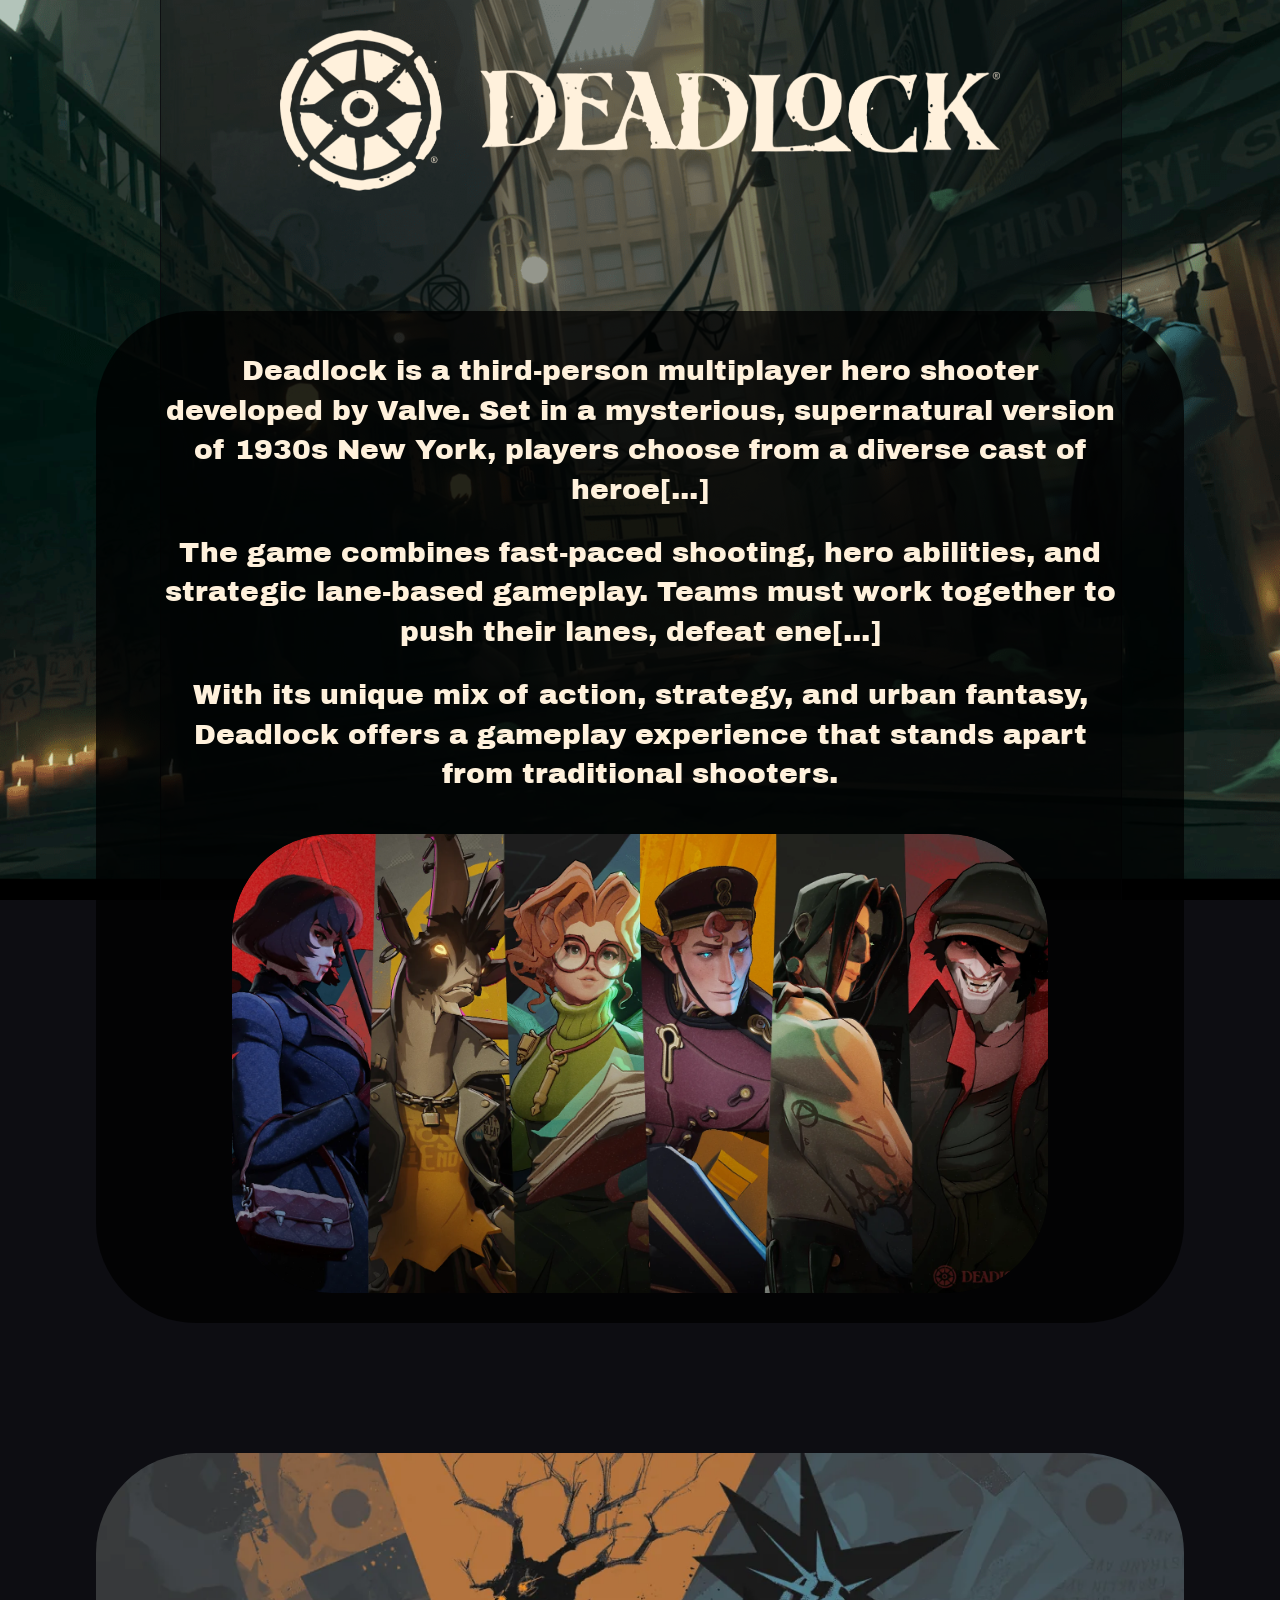
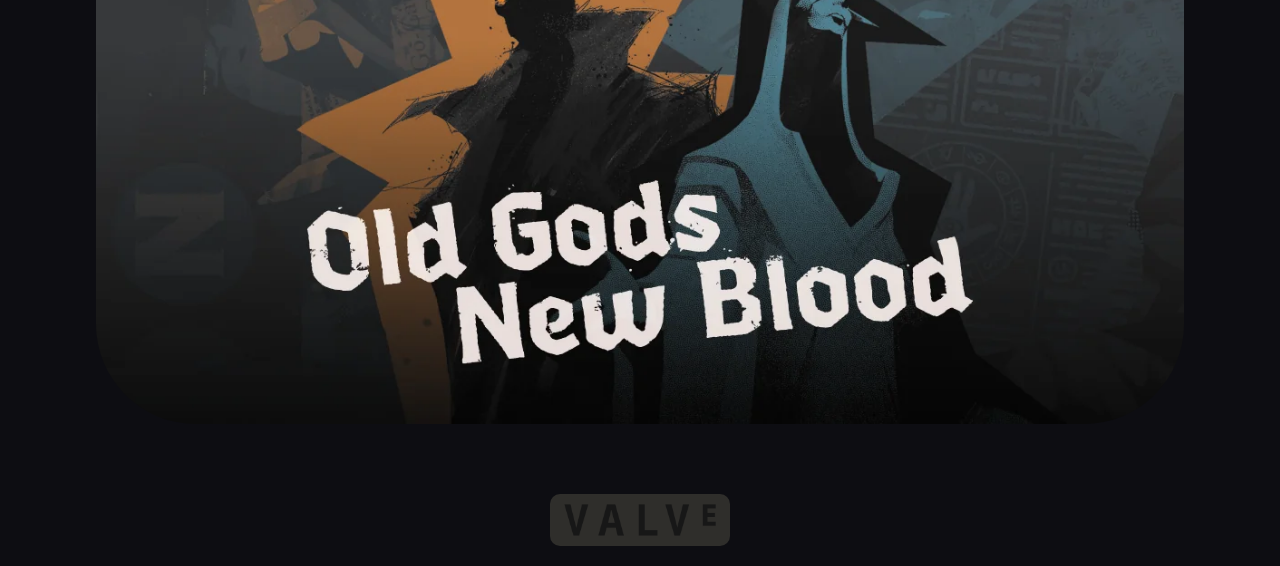
==== index.html @ 142ca3df "Rename Index.html to index.html" ====
<!DOCTYPE html>
<html lang="en">

<head>
    <meta charset="UTF-8">
    <meta name="viewport" content="width=device-width, initial-scale=1.0">

    <link rel="preconnect" href="https://fonts.googleapis.com">
    <link rel="preconnect" href="https://fonts.gstatic.com" crossorigin>
    <link href="https://fonts.googleapis.com/css2?family=Archivo+Black&display=swap" rel="stylesheet">

    <link rel="stylesheet" href="style.css">
</head>

<body>
    <div class="bg-fixed">
        <header>
            <div class="fixed2">
                <img class="center" src="assets/img/Deadlock_Logo.png" alt="Deadlock logo">
            </div>
        </header>

        <main>
            <div class="fixed">
                <div class="scroll">
                    <h2 class="archivo-black-regular">
                        Deadlock is a third-person multiplayer hero shooter developed by Valve. Set in a mysterious, supernatural version of 1930s New York, players choose from a diverse cast of heroe[...]
                    </h2>

                    <h2 class="archivo-black-regular">The game combines fast-paced shooting, hero abilities, and strategic lane-based gameplay. Teams must work together to push their lanes, defeat ene[...]
                    <h2 class="archivo-black-regular">With its unique mix of action, strategy, and urban fantasy, Deadlock offers a gameplay experience that stands apart from traditional shooters.</h2[...]
                </div>
                <div class="heroes-container">
                    <img class="heroes" src="assets/img/weekly-feedback-topic-six-new-heroes-v0-ha7egqfcbjmf1.webp" alt="Deadlock heroes">
                    <a href="page1.html" class="section section1">
                        <span>Mina </span>
                    </a>

                    <a href="page2.html" class="section section2">
                        <span>Billy</span>
                    </a>

                    <a href="page3.html" class="section section3">
                        <span>Paige</span>
                    </a>

                    <a href="page4.html" class="section section4">
                        <span>Doorman</span>
                    </a>

                    <a href="page5.html" class="section section5">
                        <span>Victor</span>
                    </a>

                    <a href="page6.html" class="section section6">
                        <span>Drifter</span>
                    </a>
                </div>
            </div>
  
        </main>
        <footer>
            <div class="fixed2">
                <a href="https://www.playdeadlock.com/oldgods" target="_blank" class="oldgods-link">
                    <img class="heroes" src="assets/img/deadlock-old-gods-new-blood-v0-F8K7cUUNh16C_erVpN6MoNqmMI8opaW4K8IBC9pX_XQ.webp" alt="Old Gods promo">
                </a>
            </div>
        </footer>

        <footer>
                <img class="valve-logo" src="assets/img/valve.png" alt="logo valve">
        </footer>
    </div>
</body>
</html>
---- style.css ----
.archivo-black-regular {
    font-family: "Archivo Black", sans-serif;
    font-weight: 400;
    font-style: normal;
}

* {
    box-sizing: border-box;
}

body {
    margin: 0;
    overflow-x: hidden;
    background: #0d0d12;
    color: rgb(255, 241, 220);
    position: relative;
}

.bg-fixed {
    position: relative;
    z-index: 1;
    background: transparent;
    background-image: url("assets/img/DeadlockWikiBG.png");
    background-size: cover;
    background-position: center;
    background-attachment: fixed;
    background-repeat: no-repeat;
}

.bg-fixed::after {
    content: "";
    position: fixed;
    top: 0;
    left: 12.5%;
    width: 75%;
    height: 100vh;
    background: rgba(10, 10, 14, 0.42);
    border-left: 1px solid rgba(10, 10, 14, 0.8);
    border-right: 1px solid rgba(10, 10, 14, 0.8);
    pointer-events: none;
    z-index: 0;
}

.bg-fixed > * {
    position: relative;
    z-index: 1;
}

.fixed {
    position: relative;
    width: 100%;
    padding: 50px 0 80px;
    background: transparent;
    z-index: 1;
}

.fixed::before {
    content: "";
    position: absolute;
    inset: 0;
    background: transparent;
    pointer-events: none;
}

.scroll,
.heroes-container,
.fixed2,
.fixed3,
header,
main,
footer {
    position: relative;
    z-index: 1;
}

.scroll {
    position: relative;
    width: min(1200px, 85%);
    margin: 0 auto;
    background: rgba(0, 0, 0, 0.75);
    border-radius: 100px;
    padding: 40px 5% 30px;
    box-sizing: border-box;
}

header {
    margin: 0;
    position: relative;
    z-index: 1;
}

.fixed2 {
    width: 100%;
    min-height: 100px;
    background: transparent;
    display: flex;
    justify-content: center;
    align-items: center;
    padding: 30px 0;
}

.center {
    width: min(90%, 720px);
    height: auto;
    margin: 0;
}

h2 {
    color: rgb(255, 241, 220);
    width: 100%;
    margin: 0 auto 24px;
    text-align: center;
    font-size: clamp(20px, 2.2vw, 35px);
    line-height: 1.4;
}

h2:last-child {
    margin-bottom: 0;
}

.heroes {
    display: block;
    width: 100%;
    border-radius: 100px;
    height: auto;
}

.heroes-container {
    position: relative;
    width: min(1200px, 85%);
    margin: 40px auto 0;
    border-radius: 100px;
    overflow: hidden;
}

.section {
    position: absolute;
    top: 0;
    height: 100%;
    width: 16.6667%;
    transition: background 0.2s;
}

.section:hover {
    background: rgba(131, 8, 255, 0.162);
}

.section1 { left: 0%; }
.section2 { left: 16.6667%; }
.section3 { left: 33.3333%; }
.section4 { left: 50%; }
.section5 { left: 66.6667%; }
.section6 { left: 83.3333%; }

.section span {
    position: absolute;
    bottom: 30px;
    left: 50%;
    transform: translateX(-50%);
    color: rgba(255, 241, 220, 0.75);
    font-family: "Archivo Black", sans-serif;
    font-size: clamp(20px, 3vw, 56px);
    opacity: 0;
    transition: opacity 1000ms;
    white-space: nowrap;
}

.section:hover span {
    opacity: 1;
}

.fixed3 {
    width: 100%;
    height: 150px;
    background: transparent;
}

.oldgods-link {
    position: relative;
    display: block;
    width: min(1200px, 85%);
    margin: 0 auto;
}

.oldgods-link::after {
    content: "";
    position: absolute;
    inset: 0;
    border-radius: 100px;
    background: rgba(131, 8, 255, 0);
    transition: background 0.2s;
}

.oldgods-link:hover::after {
    background: rgba(131, 8, 255, 0.162);
}

@media (max-width: 1000px) {
    .fixed {
        padding-top: 35px;
    }

    .fixed::before {
        left: 8%;
        width: 84%;
    }

    .scroll {
        width: 90%;
        border-radius: 60px;
    }

    .heroes-container {
        width: 90%;
        border-radius: 60px;
    }

    .heroes {
        border-radius: 60px;
    }

    h2 {
        font-size: clamp(18px, 2.5vw, 28px);
    }

    .section span {
        font-size: clamp(16px, 3vw, 40px);
        bottom: 20px;
    }
}

@media (max-width: 600px) {
    .fixed {
        padding-top: 25px;
    }

    .fixed::before {
        left: 6%;
        width: 88%;
    }

    .fixed2 {
        min-height: 80px;
        padding: 18px 0;
    }

    .scroll {
        width: 90%;
        padding: 24px 6% 20px;
        border-radius: 35px;
    }

    h2 {
        font-size: 16px;
        line-height: 1.35;
        margin-bottom: 18px;
    }

    .heroes-container {
        width: 90%;
        margin-top: 24px;
        border-radius: 35px;
    }

    .heroes {
        border-radius: 35px;
    }

    .section span {
        font-size: 14px;
        bottom: 10px;
        letter-spacing: 0.04em;
    }

    .fixed3 {
        height: 100px;
    }

    .oldgods-link {
        width: 90%;
    }
}

footer {
  background-color: #0d0d12;
  display: flex;
  justify-content: center;
  align-items: center;
  padding: 20px 0;
}

.valve-logo {
  display: block;
  margin: 0 auto;
  max-width: 180px;
  width: min(180px, 32vw);
  height: auto;
  border-radius: 10px;
}

.oldgods-link img,
.heroes {
  width: 100%;
  max-width: none;
}

.character-image {
  border-radius: 0 30px 30px 0;
}

.page1-wrap {
    display: flex;
    align-items: flex-start;
    gap: 32px;
    margin: 40px 0 0 0;
    padding-left: 0;
}

.character-image {
    display: block;
    width: auto;
    max-width: 100%;
    height: auto;
    border-radius: 0 30px 30px 0;
    flex-shrink: 0;
    margin-left: 0;
}

.character-header {
    flex: 1 1 auto;
    min-width: 0;
    width: auto;
    max-width: none;
}

.character-header h1 {
    margin: 0;
    font-size: clamp(20px, 2vw, 32px);
    line-height: 1.45;
    text-align: left;
    width: 100%;
}

@media (max-width: 800px) {
    .page1-wrap {
        flex-direction: column;
        margin: 24px 0 0 0;
    }

    .character-image {
        width: 100%;
        max-width: 420px;
    }

    .character-header {
        max-width: 100%;
    }

    .character-header h1 {
        font-size: clamp(18px, 5vw, 28px);
    }
}

.char-text {
  background-color: rgba(131, 8, 255, 0.162);
  border-radius: 30px;
  padding: 20px;
}

.gun-img {
  padding: 20px;
    border-radius: 40px;

}

main {
    display: flex;
    align-items: flex-start;
    justify-content: flex-start;
    gap: 1px;
    margin: 40px auto 0;
    flex-wrap: nowrap;
}

main img {
    display: block;
    width: 25%;
    height: auto;
    border-radius: 16px;
    object-fit: cover;
    flex: 1 1 0;
}

@media (max-width: 800px) {
    main {
        flex-wrap: wrap;
        gap: 12px;
    }

    main img {
        width: calc((100% - 12px) / 2);
        min-width: 140px;
    }
}

@media (max-width: 480px) {
    main img {
        width: 100%;
        min-width: 0;
    }
}

.main {
background-color:
}
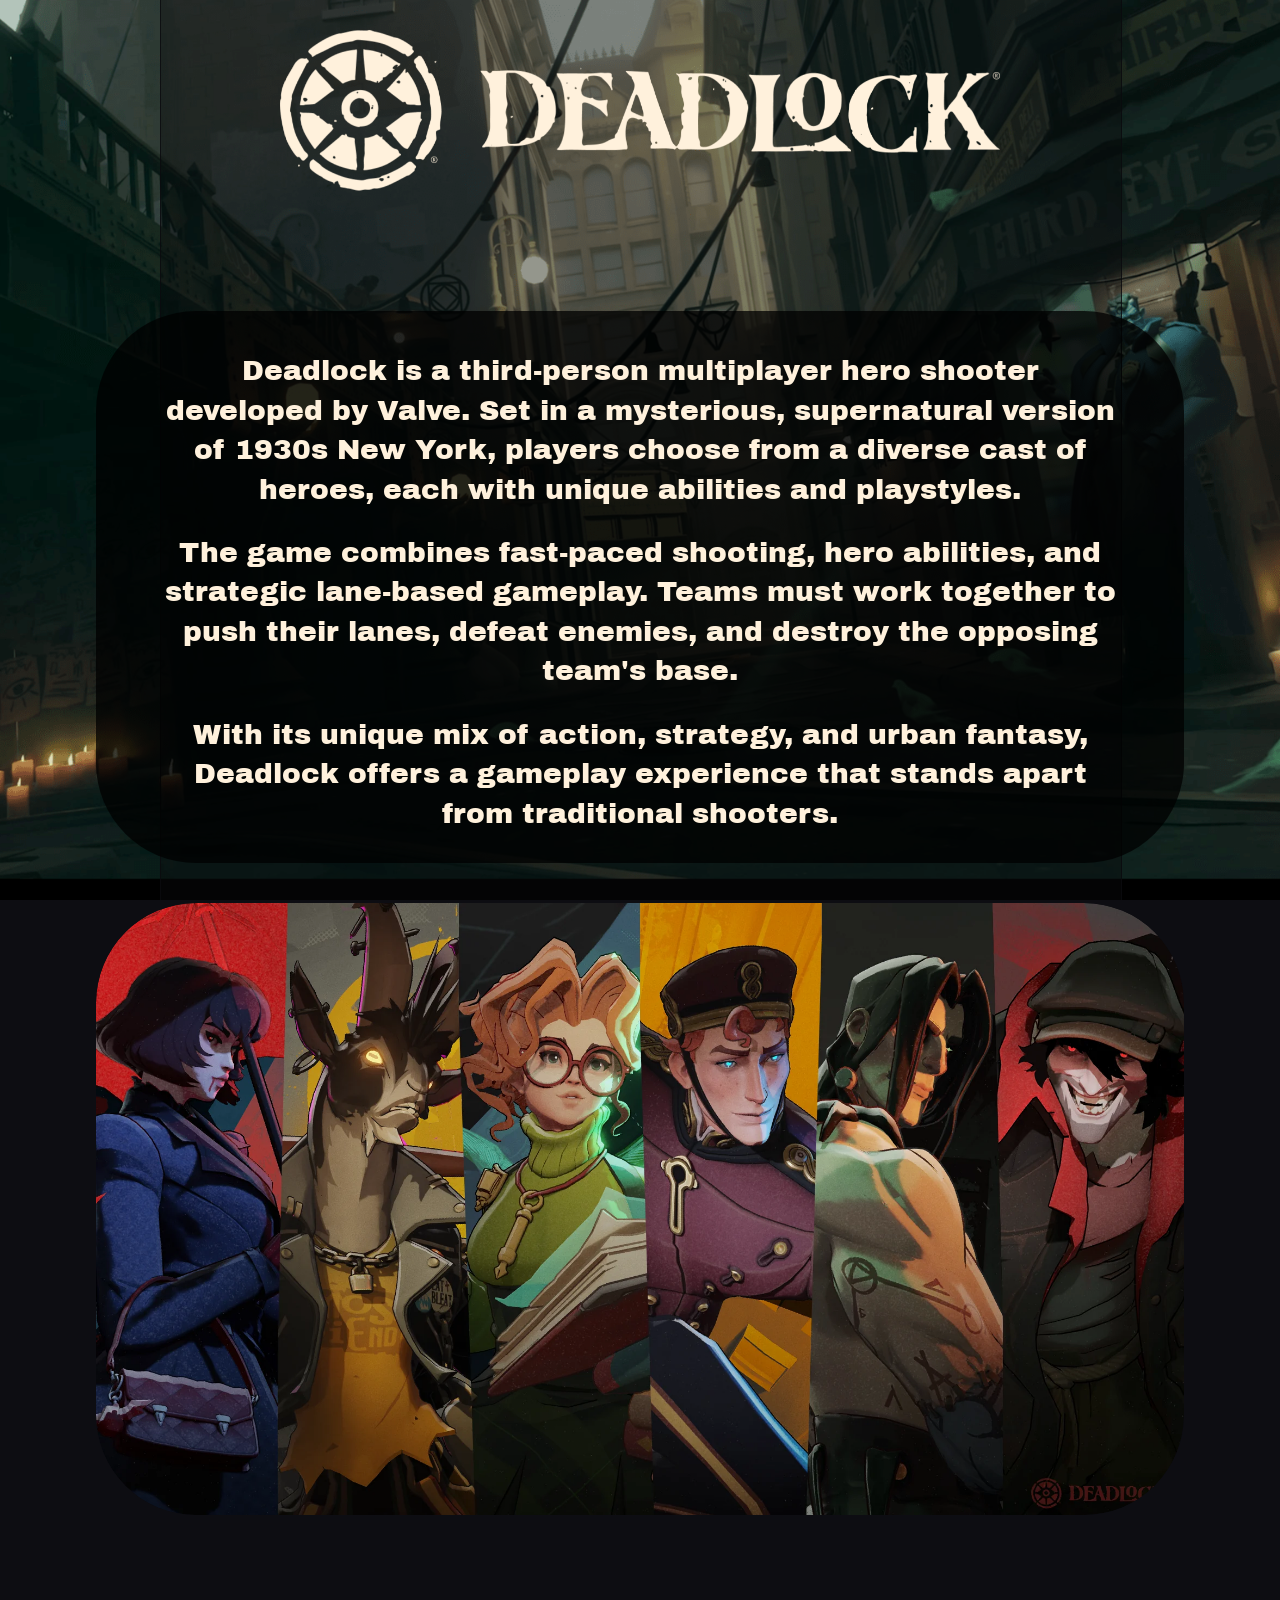
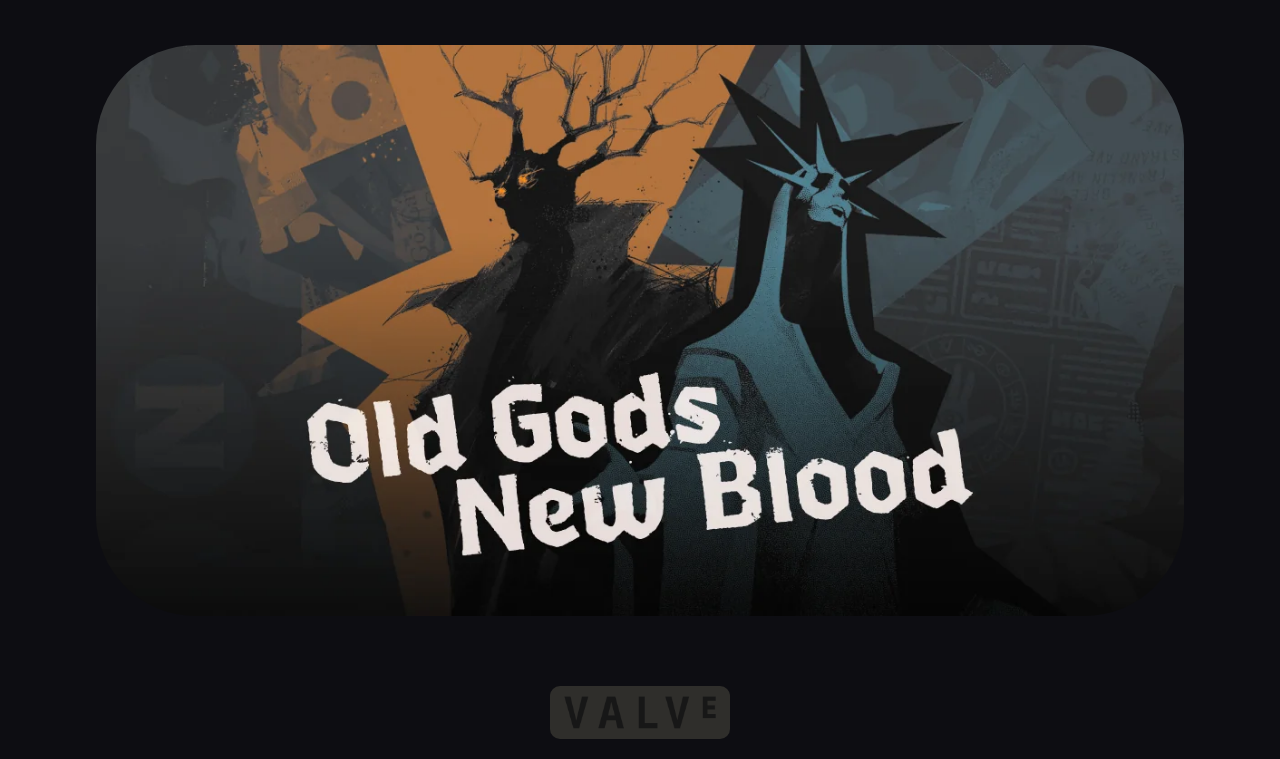
==== commit d1d42b36: "fix caps on index.html" ====
--- a/index.html
+++ b/index.html
@@ -24,11 +24,12 @@
             <div class="fixed">
                 <div class="scroll">
                     <h2 class="archivo-black-regular">
-                        Deadlock is a third-person multiplayer hero shooter developed by Valve. Set in a mysterious, supernatural version of 1930s New York, players choose from a diverse cast of heroe[...]
+                        Deadlock is a third-person multiplayer hero shooter developed by Valve.
+                        Set in a mysterious, supernatural version of 1930s New York, players choose from a diverse cast of heroes, each with unique abilities and playstyles.
                     </h2>
 
-                    <h2 class="archivo-black-regular">The game combines fast-paced shooting, hero abilities, and strategic lane-based gameplay. Teams must work together to push their lanes, defeat ene[...]
-                    <h2 class="archivo-black-regular">With its unique mix of action, strategy, and urban fantasy, Deadlock offers a gameplay experience that stands apart from traditional shooters.</h2[...]
+                    <h2 class="archivo-black-regular">The game combines fast-paced shooting, hero abilities, and strategic lane-based gameplay. Teams must work together to push their lanes, defeat enemies, and destroy the opposing team's base.</h2>
+                    <h2 class="archivo-black-regular">With its unique mix of action, strategy, and urban fantasy, Deadlock offers a gameplay experience that stands apart from traditional shooters.</h2>
                 </div>
                 <div class="heroes-container">
                     <img class="heroes" src="assets/img/weekly-feedback-topic-six-new-heroes-v0-ha7egqfcbjmf1.webp" alt="Deadlock heroes">
@@ -72,4 +73,4 @@
         </footer>
     </div>
 </body>
-</html>
+</html>
